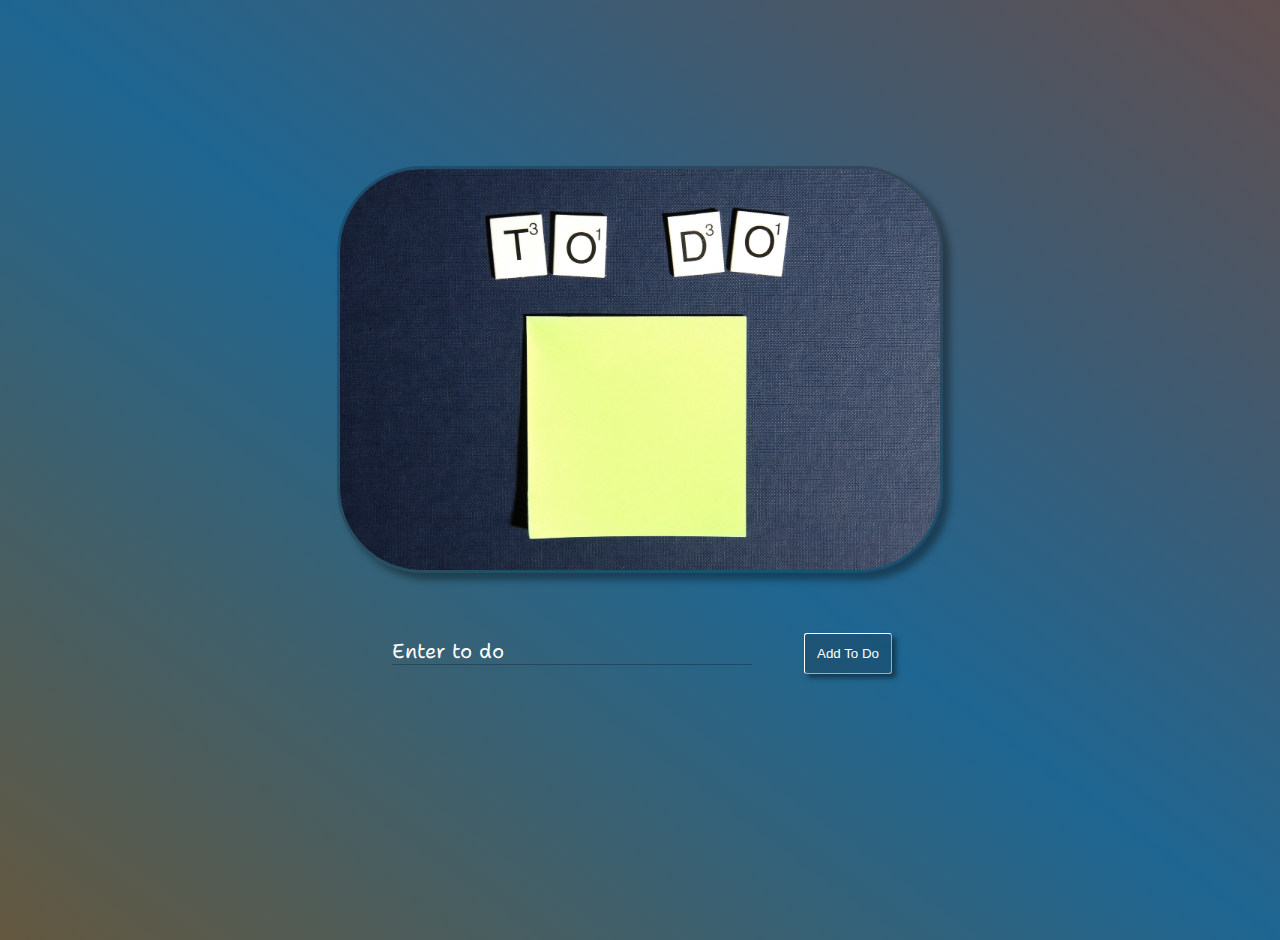
==== templates/index.html @ 939af8c7 "Add files via upload" ====
<!DOCTYPE html>
<html lang="en">
<head>
    <meta charset="UTF-8">
    <meta http-equiv="X-UA-Compatible" content="IE=edge">
    <meta name="viewport" content="width=device-width, initial-scale=1.0">
    <title>To Do list</title>
    <link rel="stylesheet" href="/assests/styles/style.css">


    <link rel="preconnect" href="https://fonts.googleapis.com">
    <link rel="preconnect" href="https://fonts.gstatic.com" crossorigin>
    <link href="https://fonts.googleapis.com/css2?family=Shantell+Sans:ital@1&display=swap" rel="stylesheet">
</head>
<body>
    <div class="mainContainer">
        <img src="/assests/images/pexels-breakingpic-3299.jpg" alt="" class="theimg">
        <div class="middle-div">
            <input type="text" placeholder="Enter to do" class="textbox">
            <button class="add-btn" onclick="addToDo()">Add To Do</button>

        </div>

        <div class="bottomdiv" id="bottomdiv">
        </div>



    </div>








    <script src="/scripts/index.js"></script>
</body>
</html>
---- assests/styles/style.css ----
body{
    margin: 0;
    background: linear-gradient(to left bottom, rgb(97, 79, 79), rgb(30, 102, 146), rgb(100, 88, 63));
    min-height: 100vh;
    display: flex;
    justify-content: center;
    font-family: 'Shantell Sans', cursive;
    color: white;
    font-size: 20px;
    margin-bottom: 40px;
    animation-name: backgrounkeyframes;
    animation-timing-function:ease-out;
    animation-duration:100s;
    animation-iteration-count:infinite;   

}
@keyframes backgrounkeyframes{
    10%,30%,50%,70%,90%{background: linear-gradient(to left bottom, rgb(116, 144, 153), rgb(184, 119, 129), rgb(115, 193, 115))}
    20%,40%,60%,80%,100%{background: linear-gradient(to left bottom, rgb(193, 124, 134), rgb(81, 113, 133), rgb(128, 53, 64));}
}   

.mainContainer{

    display: flex;
    flex-direction: column;
    justify-content: center;
    align-items: center;
    width: 1000px;
}

.textbox{
    padding: 4px;
    width: 60%;
    border-radius: 5px;
    border: 2px;
    background-color: transparent;
    color: white;
    font-family: 'Shantell Sans', cursive;
}
.textbox:hover{
    opacity: 0.6;
    
}
.textbox::placeholder{
    color: white;
    font-family: 'Shantell Sans', cursive;
    border-bottom: 1px solid rgba(0, 0, 0, 0.254);
    font-size: 20px;
}
.textbox:hover{
    animation-name: example;
    animation-duration: 2s;
  }
  
  @keyframes example {
    0%   {border-right: 1px; border-color: rgb(131, 51, 51); border-style: solid;}
    10%  {border-top: 1px; border-color: rgb(189, 26, 26); border-style: solid;}
    20%  {border-left: 1px; border-color: rgb(36, 1, 1); border-style: solid;}
    30%  {border-bottom: 1px; border-color: rgb(44, 223, 50); border-style: solid;}
    40%  {border-right: 1px; border-color: rgb(60, 19, 103); border-style: solid;}
    50%  {border-top: 1px; border-color: rgb(124, 28, 28); border-style: solid;}
    60%  {border-left: 1px; border-color: rgb(81, 18, 18); border-style: solid;}
    70%  {border-bottom: 1px; border-color: rgb(57, 49, 177); border-style: solid;}
    80%  {border-right: 1px; border-color: rgb(255, 255, 255); border-style: solid;}
    90%  {border-top: 1px; border-color: rgb(185, 26, 202); border-style: solid;}
    100% {border-bottom: 2px;}
  }

.add-btn{
    padding: 12px;
    border-radius: 3px;
    background-color: rgba(12, 3, 3, 0.172);
    color: white;
    border-color: white;
    border-width: 1px;
    transition: all 0.2s ease-in;
    box-shadow: 4px 4px 5px rgba(0, 0, 0, 0.446);
    
    
    
    
}

.add-btn:hover{
    transform: scale(1.1);
    opacity: 0.8;
    background-color: white;
    color: rgba(12, 3, 3, 0.76);
}

.theimg{
    display: flex;
    flex-direction: column;
    width: 60%;
    border-radius: 85px;
    border: 3px solid rgba(0, 0, 0, 0.205);
    margin-bottom: 60px;
    box-shadow: 7px 7px 7px rgba(0, 0, 0, 0.362);
}
.middle-div{

    margin-top: 0px;
    width: 60%;
    display: flex;
    justify-content: space-evenly;
}

.bottomdiv{

    margin-top: 60px;
    width: 60%;
    display: grid;
    grid-template-columns: 1fr 20px;
    column-gap: 20px;
    row-gap: 20px;
    vertical-align: top;

}
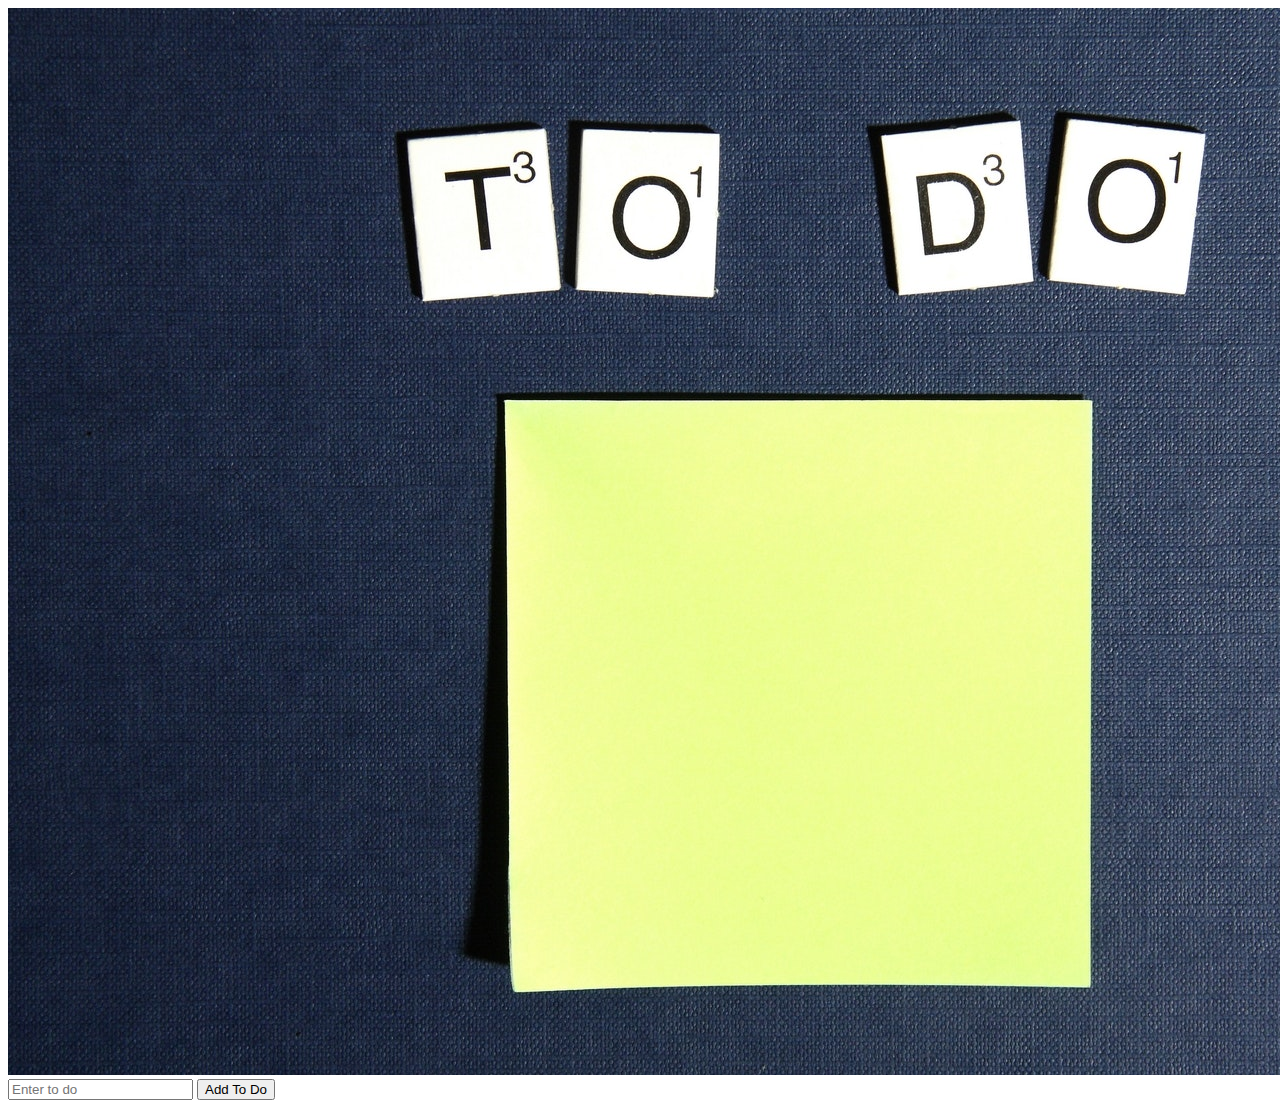
==== commit c98e097f: "Update index.html" ====
--- a/templates/index.html
+++ b/templates/index.html
@@ -5,7 +5,7 @@
     <meta http-equiv="X-UA-Compatible" content="IE=edge">
     <meta name="viewport" content="width=device-width, initial-scale=1.0">
     <title>To Do list</title>
-    <link rel="stylesheet" href="/assests/styles/style.css">
+    <link rel="stylesheet" href="ToDoSite/assests/styles/style.css">
 
 
     <link rel="preconnect" href="https://fonts.googleapis.com">
@@ -37,4 +37,4 @@
 
     <script src="/scripts/index.js"></script>
 </body>
-</html>+</html>
